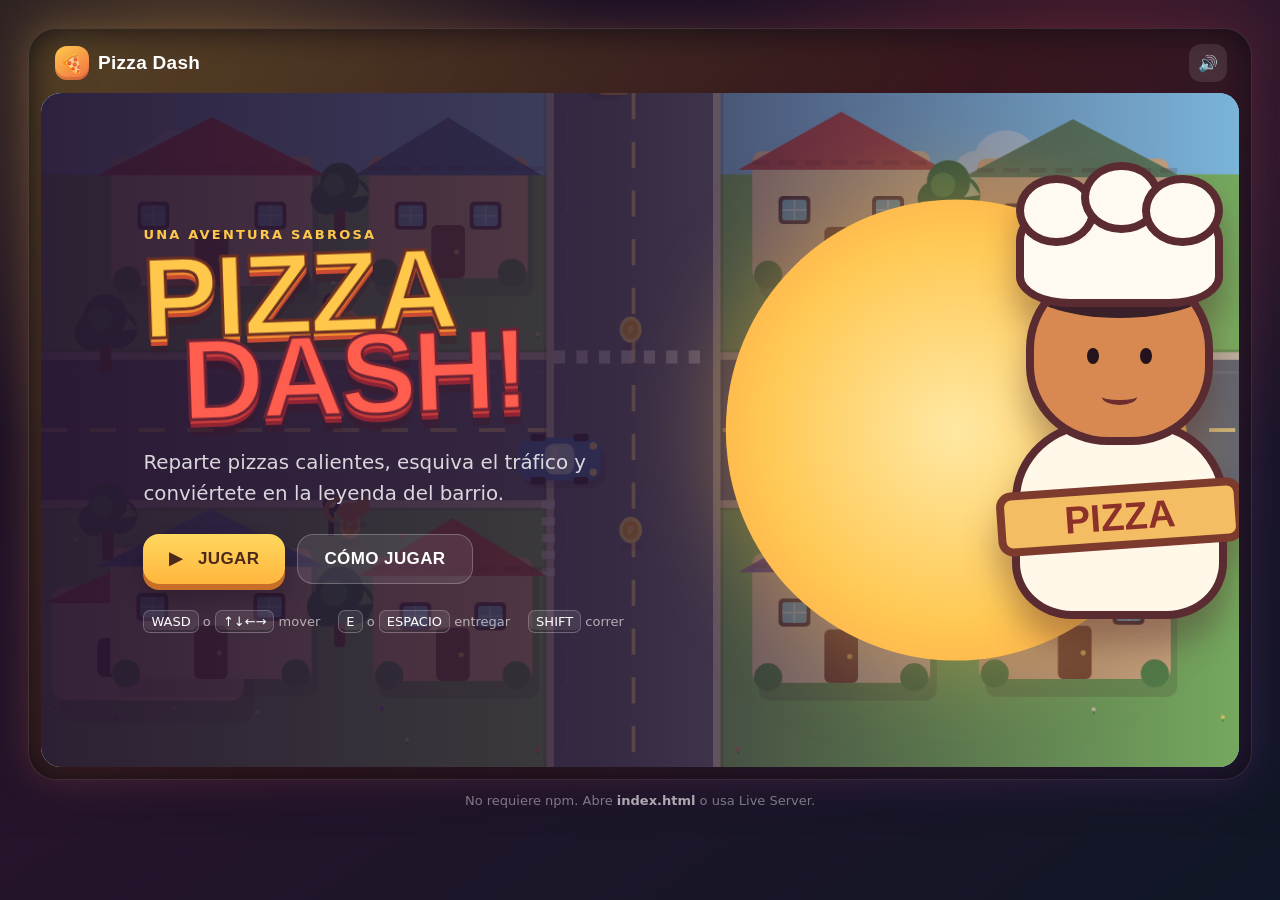
==== index.html @ 0e0d292b "Initial Pizza Dash web game" ====
<!doctype html>
<html lang="es">
<head>
  <meta charset="utf-8" />
  <meta name="viewport" content="width=device-width, initial-scale=1, viewport-fit=cover" />
  <meta name="theme-color" content="#16111f" />
  <title>Pizza Dash — Aventura de reparto</title>
  <link rel="stylesheet" href="styles.css" />
</head>
<body>
  <main class="page-shell">
    <section class="game-frame" aria-label="Pizza Dash">
      <div class="frame-glow"></div>

      <header class="game-topbar">
        <div class="mini-brand">
          <span class="mini-brand__slice">🍕</span>
          <span>Pizza Dash</span>
        </div>
        <div class="topbar-actions">
          <button id="soundBtn" class="icon-button" type="button" aria-label="Activar o desactivar sonido">🔊</button>
          <button id="pauseBtn" class="icon-button hidden" type="button" aria-label="Pausar">Ⅱ</button>
        </div>
      </header>

      <div class="canvas-wrap">
        <canvas id="gameCanvas" width="1280" height="720" aria-label="Juego Pizza Dash"></canvas>

        <section id="hud" class="hud hidden" aria-live="polite">
          <div class="hud-group">
            <div class="hud-pill hud-pill--level">
              <span class="hud-label">NIVEL</span>
              <strong id="hudLevel">1</strong>
            </div>
            <div class="hud-pill">
              <span class="hud-icon">⏱</span>
              <strong id="hudTime">01:30</strong>
            </div>
          </div>

          <div class="hud-center">
            <div class="mission-card">
              <span id="missionText">Entrega la pizza</span>
              <div class="mission-progress">
                <span id="missionProgress"></span>
              </div>
            </div>
          </div>

          <div class="hud-group hud-group--right">
            <div class="hud-pill">
              <span class="hud-icon">🍕</span>
              <strong id="hudDeliveries">0/3</strong>
            </div>
            <div class="hud-pill">
              <span class="hud-icon">🪙</span>
              <strong id="hudScore">0</strong>
            </div>
            <div class="hud-pill hud-pill--hearts" id="hudHearts" aria-label="Vidas">♥ ♥ ♥</div>
          </div>
        </section>

        <section id="menuScreen" class="overlay-screen overlay-screen--menu">
          <div class="menu-hero">
            <div class="eyebrow">UNA AVENTURA SABROSA</div>
            <h1 class="logo-title">
              <span class="logo-title__pizza">PIZZA</span>
              <span class="logo-title__dash">DASH!</span>
            </h1>
            <p class="menu-copy">
              Reparte pizzas calientes, esquiva el tráfico y conviértete en la leyenda del barrio.
            </p>
            <div class="menu-actions">
              <button id="playBtn" class="primary-button" type="button">
                <span class="button-icon">▶</span>
                JUGAR
              </button>
              <button id="howBtn" class="secondary-button" type="button">CÓMO JUGAR</button>
            </div>
            <div class="controls-hint">
              <span><kbd>WASD</kbd> o <kbd>↑↓←→</kbd> mover</span>
              <span><kbd>E</kbd> o <kbd>ESPACIO</kbd> entregar</span>
              <span><kbd>SHIFT</kbd> correr</span>
            </div>
          </div>

          <div class="menu-character" aria-hidden="true">
            <div class="character-sun"></div>
            <div class="character-card">
              <div class="character-art">
                <div class="chef-hat">
                  <span></span><span></span><span></span>
                </div>
                <div class="chef-head">
                  <div class="chef-hair"></div>
                  <div class="chef-eye chef-eye--left"></div>
                  <div class="chef-eye chef-eye--right"></div>
                  <div class="chef-smile"></div>
                </div>
                <div class="chef-body">
                  <div class="chef-scarf"></div>
                  <div class="pizza-box-art">
                    <span>PIZZA</span>
                  </div>
                </div>
              </div>
              <div class="character-shadow"></div>
            </div>
          </div>
        </section>

        <section id="levelScreen" class="overlay-screen hidden">
          <div class="panel panel--wide">
            <div class="panel-heading">
              <div>
                <span class="eyebrow">ELIGE TU RUTA</span>
                <h2>Selecciona un nivel</h2>
              </div>
              <button id="backToMenuBtn" class="icon-button icon-button--light" type="button" aria-label="Volver">←</button>
            </div>

            <div class="level-grid">
              <button class="level-card level-card--one" data-level="0" type="button">
                <span class="level-number">01</span>
                <span class="level-scene">
                  <span class="scene-house scene-house--a"></span>
                  <span class="scene-house scene-house--b"></span>
                  <span class="scene-road"></span>
                  <span class="scene-tree scene-tree--a"></span>
                  <span class="scene-tree scene-tree--b"></span>
                </span>
                <span class="level-info">
                  <strong>Barrio Soleado</strong>
                  <small>3 entregas · Tráfico suave</small>
                </span>
                <span class="level-stars" id="stars-0">☆ ☆ ☆</span>
              </button>

              <button class="level-card level-card--two" data-level="1" type="button">
                <span class="level-number">02</span>
                <span class="level-scene">
                  <span class="scene-park"></span>
                  <span class="scene-pond"></span>
                  <span class="scene-tree scene-tree--c"></span>
                  <span class="scene-tree scene-tree--d"></span>
                </span>
                <span class="level-info">
                  <strong>Parque Central</strong>
                  <small>4 entregas · Charcos y gatos</small>
                </span>
                <span class="level-stars" id="stars-1">☆ ☆ ☆</span>
              </button>

              <button class="level-card level-card--three" data-level="2" type="button">
                <span class="level-number">03</span>
                <span class="level-scene">
                  <span class="scene-night-road"></span>
                  <span class="scene-neon scene-neon--a">PIZZA</span>
                  <span class="scene-neon scene-neon--b">CAFÉ</span>
                  <span class="scene-rain"></span>
                </span>
                <span class="level-info">
                  <strong>Ciudad Nocturna</strong>
                  <small>5 entregas · Lluvia y tráfico</small>
                </span>
                <span class="level-stars" id="stars-2">☆ ☆ ☆</span>
              </button>
            </div>
          </div>
        </section>

        <section id="howScreen" class="overlay-screen hidden">
          <div class="panel how-panel">
            <div class="panel-heading">
              <div>
                <span class="eyebrow">APRENDE EN 20 SEGUNDOS</span>
                <h2>Cómo jugar</h2>
              </div>
              <button id="closeHowBtn" class="icon-button icon-button--light" type="button" aria-label="Cerrar">×</button>
            </div>

            <div class="how-grid">
              <article class="how-item">
                <span class="how-number">1</span>
                <div class="how-illustration how-illustration--move">↕ ↔</div>
                <h3>Muévete</h3>
                <p>Usa WASD o las flechas para recorrer el mapa.</p>
              </article>
              <article class="how-item">
                <span class="how-number">2</span>
                <div class="how-illustration how-illustration--target">⌖</div>
                <h3>Sigue el marcador</h3>
                <p>La casa activa tiene una señal amarilla que rebota.</p>
              </article>
              <article class="how-item">
                <span class="how-number">3</span>
                <div class="how-illustration how-illustration--deliver">🍕</div>
                <h3>Entrega</h3>
                <p>Acércate a la puerta y presiona E o Espacio.</p>
              </article>
              <article class="how-item">
                <span class="how-number">4</span>
                <div class="how-illustration how-illustration--avoid">!</div>
                <h3>Evita choques</h3>
                <p>Los carros quitan una vida y algunos segundos.</p>
              </article>
            </div>

            <button id="howPlayBtn" class="primary-button primary-button--small" type="button">ENTENDIDO</button>
          </div>
        </section>

        <section id="pauseScreen" class="overlay-screen hidden">
          <div class="panel result-panel">
            <span class="result-icon">Ⅱ</span>
            <h2>Juego pausado</h2>
            <p>Respira. La pizza seguirá caliente.</p>
            <div class="result-actions">
              <button id="resumeBtn" class="primary-button primary-button--small" type="button">CONTINUAR</button>
              <button id="pauseMenuBtn" class="secondary-button" type="button">MENÚ</button>
            </div>
          </div>
        </section>

        <section id="resultScreen" class="overlay-screen hidden">
          <div class="panel result-panel">
            <span id="resultIcon" class="result-icon">🏆</span>
            <span id="resultEyebrow" class="eyebrow">MISIÓN COMPLETA</span>
            <h2 id="resultTitle">¡Entrega perfecta!</h2>
            <p id="resultMessage">El barrio ya tiene la cena lista.</p>

            <div class="result-stars" id="resultStars">★ ★ ★</div>

            <div class="result-stats">
              <div>
                <span>Tiempo</span>
                <strong id="resultTime">01:02</strong>
              </div>
              <div>
                <span>Puntaje</span>
                <strong id="resultScore">850</strong>
              </div>
              <div>
                <span>Entregas</span>
                <strong id="resultDeliveries">3/3</strong>
              </div>
            </div>

            <div class="result-actions">
              <button id="nextBtn" class="primary-button primary-button--small" type="button">SIGUIENTE NIVEL</button>
              <button id="retryBtn" class="secondary-button" type="button">REPETIR</button>
              <button id="resultMenuBtn" class="secondary-button" type="button">MENÚ</button>
            </div>
          </div>
        </section>

        <div id="toast" class="toast hidden">¡Pizza entregada!</div>

        <div class="mobile-controls" id="mobileControls">
          <div class="dpad">
            <button data-key="ArrowUp" class="dpad-up" aria-label="Arriba">▲</button>
            <button data-key="ArrowLeft" class="dpad-left" aria-label="Izquierda">◀</button>
            <button data-key="ArrowDown" class="dpad-down" aria-label="Abajo">▼</button>
            <button data-key="ArrowRight" class="dpad-right" aria-label="Derecha">▶</button>
          </div>
          <button id="mobileAction" class="mobile-action" aria-label="Entregar pizza">🍕</button>
        </div>
      </div>
    </section>

    <p class="page-note">
      No requiere npm. Abre <strong>index.html</strong> o usa Live Server.
    </p>
  </main>

  <script src="game.js"></script>
</body>
</html>
---- styles.css ----
:root {
  --ink: #24162f;
  --ink-soft: #5e4a68;
  --cream: #fff8e8;
  --paper: #fffdf7;
  --tomato: #ef4b3f;
  --tomato-dark: #b92e32;
  --cheese: #ffc84a;
  --cheese-dark: #f59b2f;
  --basil: #58a75c;
  --purple: #7d4ab5;
  --shadow: 0 26px 70px rgba(36, 22, 47, 0.32);
}

* {
  box-sizing: border-box;
}

html,
body {
  margin: 0;
  min-height: 100%;
  background:
    radial-gradient(circle at 15% 10%, rgba(255, 200, 74, 0.22), transparent 30%),
    radial-gradient(circle at 85% 15%, rgba(239, 75, 63, 0.19), transparent 28%),
    linear-gradient(145deg, #17101f 0%, #25142b 48%, #101726 100%);
  color: var(--ink);
  font-family: "Trebuchet MS", system-ui, -apple-system, BlinkMacSystemFont, "Segoe UI", sans-serif;
  overflow-x: hidden;
}

body::before {
  content: "";
  position: fixed;
  inset: 0;
  pointer-events: none;
  opacity: 0.28;
  background-image:
    linear-gradient(rgba(255,255,255,0.025) 1px, transparent 1px),
    linear-gradient(90deg, rgba(255,255,255,0.025) 1px, transparent 1px);
  background-size: 28px 28px;
}

button,
kbd {
  font: inherit;
}

button {
  cursor: pointer;
}

.hidden {
  display: none !important;
}

.page-shell {
  width: min(1500px, 100%);
  margin: 0 auto;
  padding: 28px;
}

.game-frame {
  position: relative;
  border: 1px solid rgba(255,255,255,0.12);
  border-radius: 28px;
  padding: 12px;
  background: rgba(12, 10, 18, 0.84);
  box-shadow: var(--shadow);
  backdrop-filter: blur(18px);
}

.frame-glow {
  position: absolute;
  inset: -1px;
  z-index: -1;
  border-radius: 28px;
  background: linear-gradient(135deg, rgba(255,196,77,.28), rgba(240,80,69,.16), rgba(125,74,181,.2));
  filter: blur(18px);
}

.game-topbar {
  height: 52px;
  padding: 0 12px 8px 14px;
  color: #fff;
  display: flex;
  align-items: center;
  justify-content: space-between;
}

.mini-brand {
  display: flex;
  align-items: center;
  gap: 9px;
  font-family: "Arial Rounded MT Bold", "Trebuchet MS", sans-serif;
  font-size: 19px;
  font-weight: 800;
  letter-spacing: .3px;
}

.mini-brand__slice {
  display: inline-grid;
  place-items: center;
  width: 34px;
  height: 34px;
  border-radius: 12px;
  background: linear-gradient(145deg, #ffca4e, #ef6d3f);
  box-shadow: inset 0 -3px 0 rgba(99,38,32,.2);
}

.topbar-actions {
  display: flex;
  gap: 8px;
}

.icon-button {
  width: 38px;
  height: 38px;
  border: 0;
  border-radius: 12px;
  color: #fff;
  background: rgba(255,255,255,.1);
  display: grid;
  place-items: center;
  font-weight: 900;
  transition: transform .18s ease, background .18s ease;
}

.icon-button:hover {
  transform: translateY(-2px);
  background: rgba(255,255,255,.18);
}

.icon-button--light {
  color: var(--ink);
  background: #f2e8d7;
}

.canvas-wrap {
  position: relative;
  overflow: hidden;
  width: 100%;
  aspect-ratio: 16 / 9;
  border-radius: 20px;
  background: #8fd7ff;
  isolation: isolate;
}

#gameCanvas {
  width: 100%;
  height: 100%;
  display: block;
  background: #8fd7ff;
}

.overlay-screen {
  position: absolute;
  inset: 0;
  z-index: 15;
  display: grid;
  place-items: center;
  padding: clamp(22px, 4vw, 64px);
  background: rgba(24, 14, 30, 0.48);
  backdrop-filter: blur(5px);
  animation: overlayIn .3s ease both;
}

.overlay-screen--menu {
  grid-template-columns: 1.1fr .9fr;
  gap: 24px;
  background:
    linear-gradient(90deg, rgba(38,19,48,.93) 0%, rgba(38,19,48,.78) 46%, rgba(38,19,48,.18) 100%),
    radial-gradient(circle at 76% 42%, rgba(255,202,74,.38), transparent 25%);
  backdrop-filter: none;
}

@keyframes overlayIn {
  from { opacity: 0; transform: scale(1.01); }
  to { opacity: 1; transform: scale(1); }
}

.menu-hero {
  align-self: center;
  justify-self: start;
  max-width: 660px;
  color: #fff;
  padding-left: clamp(12px, 4vw, 58px);
}

.eyebrow {
  display: block;
  color: var(--cheese);
  font-size: 13px;
  font-weight: 900;
  letter-spacing: 2.2px;
  text-transform: uppercase;
  margin-bottom: 6px;
}

.logo-title {
  display: flex;
  flex-direction: column;
  margin: 0;
  font-family: "Arial Rounded MT Bold", "Trebuchet MS", sans-serif;
  font-weight: 800;
  font-size: clamp(62px, 9vw, 132px);
  line-height: .72;
  letter-spacing: -4px;
  transform: rotate(-2deg);
  filter: drop-shadow(0 8px 0 rgba(61,18,33,.32));
}

.logo-title__pizza {
  color: var(--cheese);
  -webkit-text-stroke: 3px #6b2f23;
  text-shadow:
    0 4px 0 #f18a31,
    0 8px 0 #c84a31;
}

.logo-title__dash {
  padding-left: .32em;
  color: #ff5e4e;
  -webkit-text-stroke: 3px #6b2235;
  text-shadow:
    0 4px 0 #c93b39,
    0 8px 0 #8f2434;
}

.menu-copy {
  max-width: 620px;
  margin: 34px 0 24px;
  color: rgba(255,255,255,.82);
  font-size: clamp(16px, 1.55vw, 23px);
  line-height: 1.55;
}

.menu-actions,
.result-actions {
  display: flex;
  flex-wrap: wrap;
  gap: 12px;
}

.primary-button,
.secondary-button {
  min-height: 50px;
  border-radius: 16px;
  padding: 0 26px;
  font-family: "Arial Rounded MT Bold", "Trebuchet MS", sans-serif;
  font-size: 17px;
  font-weight: 800;
  letter-spacing: .4px;
  transition: transform .16s ease, box-shadow .16s ease, filter .16s ease;
}

.primary-button {
  border: 0;
  color: #4c2919;
  background: linear-gradient(180deg, #ffd85f 0%, #ffb63d 100%);
  box-shadow:
    0 6px 0 #c76e28,
    0 13px 22px rgba(17, 8, 15, .28);
}

.primary-button:hover {
  transform: translateY(-2px);
  filter: brightness(1.04);
}

.primary-button:active {
  transform: translateY(4px);
  box-shadow: 0 2px 0 #c76e28;
}

.primary-button--small {
  min-width: 180px;
}

.secondary-button {
  border: 1px solid rgba(255,255,255,.24);
  color: #fff;
  background: rgba(255,255,255,.09);
}

.secondary-button:hover {
  transform: translateY(-2px);
  background: rgba(255,255,255,.16);
}

.button-icon {
  margin-right: 10px;
}

.controls-hint {
  display: flex;
  flex-wrap: wrap;
  gap: 18px;
  margin-top: 26px;
  color: rgba(255,255,255,.62);
  font-size: 13px;
}

kbd {
  display: inline-block;
  padding: 3px 7px;
  border: 1px solid rgba(255,255,255,.22);
  border-radius: 7px;
  color: #fff;
  background: rgba(255,255,255,.09);
  box-shadow: inset 0 -2px 0 rgba(0,0,0,.24);
}

.menu-character {
  position: relative;
  align-self: stretch;
  min-height: 400px;
}

.character-sun {
  position: absolute;
  width: min(36vw, 480px);
  height: min(36vw, 480px);
  top: 50%;
  left: 50%;
  border-radius: 50%;
  transform: translate(-48%, -50%);
  background:
    radial-gradient(circle, #ffe8a3 0%, #ffc955 58%, #ff9f3d 100%);
  box-shadow: 0 0 100px rgba(255,190,64,.38);
}

.character-card {
  position: absolute;
  inset: 0;
  display: grid;
  place-items: center;
  animation: hoverCharacter 3.2s ease-in-out infinite;
}

@keyframes hoverCharacter {
  0%,100% { transform: translateY(4px) rotate(-1deg); }
  50% { transform: translateY(-9px) rotate(1deg); }
}

.character-art {
  position: relative;
  width: clamp(220px, 27vw, 430px);
  height: clamp(300px, 40vw, 580px);
  filter: drop-shadow(0 25px 16px rgba(62,24,34,.34));
}

.chef-hat {
  position: absolute;
  left: 20%;
  top: 3%;
  width: 60%;
  height: 23%;
  border-radius: 44% 44% 26% 26%;
  background: #fffaf0;
  border: 8px solid #5b2b32;
  z-index: 4;
}

.chef-hat span {
  position: absolute;
  top: -22%;
  width: 42%;
  height: 70%;
  border-radius: 50%;
  background: #fffaf0;
  border: 8px solid #5b2b32;
}

.chef-hat span:nth-child(1) { left: -4%; }
.chef-hat span:nth-child(2) { left: 30%; top: -35%; }
.chef-hat span:nth-child(3) { right: -4%; }

.chef-head {
  position: absolute;
  left: 23%;
  top: 18%;
  width: 54%;
  height: 35%;
  border-radius: 46% 46% 44% 44%;
  background: #d88952;
  border: 8px solid #5b2b32;
  z-index: 3;
  overflow: hidden;
}

.chef-hair {
  position: absolute;
  left: -8%;
  right: -8%;
  top: -18%;
  height: 45%;
  border-radius: 50%;
  background: #3a2028;
}

.chef-eye {
  position: absolute;
  top: 45%;
  width: 7%;
  height: 10%;
  border-radius: 50%;
  background: #24131d;
}

.chef-eye--left { left: 31%; }
.chef-eye--right { right: 31%; }

.chef-smile {
  position: absolute;
  left: 40%;
  bottom: 20%;
  width: 20%;
  height: 10%;
  border-bottom: 5px solid #6d2c2d;
  border-radius: 50%;
}

.chef-body {
  position: absolute;
  left: 19%;
  top: 48%;
  width: 62%;
  height: 39%;
  border-radius: 40% 40% 28% 28%;
  background: #fff7e7;
  border: 8px solid #5b2b32;
}

.chef-scarf {
  position: absolute;
  left: 34%;
  top: -4%;
  width: 32%;
  height: 13%;
  border-radius: 12px;
  background: #e9453a;
}

.pizza-box-art {
  position: absolute;
  left: -12%;
  top: 31%;
  width: 124%;
  height: 35%;
  display: grid;
  place-items: center;
  border-radius: 15px;
  color: #8b3129;
  font-family: "Arial Rounded MT Bold", "Trebuchet MS", sans-serif;
  font-size: clamp(24px, 3vw, 48px);
  font-weight: 900;
  background: #f5bd63;
  border: 8px solid #7d3b2e;
  transform: rotate(-4deg);
}

.character-shadow {
  position: absolute;
  bottom: 7%;
  width: 56%;
  height: 8%;
  border-radius: 50%;
  background: rgba(61,23,31,.34);
  filter: blur(8px);
}

.panel {
  width: min(820px, 96%);
  padding: clamp(24px, 4vw, 46px);
  border-radius: 26px;
  background: rgba(255, 250, 239, .97);
  box-shadow: 0 30px 80px rgba(30,13,35,.33);
  border: 1px solid rgba(90,53,45,.11);
}

.panel--wide {
  width: min(1160px, 98%);
}

.panel-heading {
  display: flex;
  align-items: center;
  justify-content: space-between;
  gap: 18px;
  margin-bottom: 28px;
}

.panel-heading h2,
.result-panel h2 {
  margin: 0;
  font-family: "Arial Rounded MT Bold", "Trebuchet MS", sans-serif;
  color: var(--ink);
  font-size: clamp(30px, 4vw, 52px);
  line-height: 1;
}

.panel .eyebrow {
  color: var(--tomato);
}

.level-grid {
  display: grid;
  grid-template-columns: repeat(3, 1fr);
  gap: 18px;
}

.level-card {
  position: relative;
  min-height: 330px;
  padding: 0;
  overflow: hidden;
  border: 0;
  border-radius: 22px;
  text-align: left;
  color: #fff;
  background: #98cf78;
  box-shadow: 0 10px 24px rgba(61,34,39,.15);
  transition: transform .2s ease, box-shadow .2s ease;
}

.level-card:hover {
  transform: translateY(-8px);
  box-shadow: 0 18px 34px rgba(61,34,39,.24);
}

.level-card--two { background: #6ab879; }
.level-card--three { background: #282b68; }

.level-number {
  position: absolute;
  z-index: 3;
  top: 14px;
  left: 16px;
  width: 46px;
  height: 46px;
  display: grid;
  place-items: center;
  border-radius: 14px;
  color: var(--ink);
  font-family: "Arial Rounded MT Bold", "Trebuchet MS", sans-serif;
  font-weight: 900;
  background: var(--cheese);
  box-shadow: 0 5px 0 rgba(87,48,25,.25);
}

.level-scene {
  position: relative;
  display: block;
  height: 225px;
  overflow: hidden;
  background:
    linear-gradient(#84d7ff 0 42%, #96d778 42% 100%);
}

.level-card--two .level-scene {
  background:
    radial-gradient(circle at 60% 55%, #5ba9c4 0 12%, transparent 13%),
    linear-gradient(#8fd9ff 0 35%, #78c56d 35% 100%);
}

.level-card--three .level-scene {
  background:
    radial-gradient(circle at 70% 18%, rgba(255,240,169,.72) 0 7%, transparent 8%),
    linear-gradient(#1c245a 0 45%, #24284e 45% 100%);
}

.scene-road,
.scene-night-road {
  position: absolute;
  left: -10%;
  bottom: 20px;
  width: 120%;
  height: 82px;
  transform: rotate(-8deg);
  background: #667080;
  border-top: 10px solid #d9cbb5;
  border-bottom: 10px solid #d9cbb5;
}

.scene-night-road {
  background: #383e59;
  box-shadow: inset 0 0 25px rgba(90,150,255,.18);
}

.scene-road::after,
.scene-night-road::after {
  content: "";
  position: absolute;
  left: 0;
  right: 0;
  top: 50%;
  height: 4px;
  background: repeating-linear-gradient(90deg, #f9dd7a 0 22px, transparent 22px 42px);
}

.scene-house {
  position: absolute;
  width: 88px;
  height: 74px;
  bottom: 92px;
  border-radius: 8px;
  background: #fff3da;
  box-shadow: inset 0 -8px 0 #e8c99a;
}

.scene-house::before {
  content: "";
  position: absolute;
  left: -10px;
  right: -10px;
  top: -38px;
  height: 48px;
  clip-path: polygon(50% 0, 100% 100%, 0 100%);
  background: #d64d3f;
}

.scene-house--a { left: 36px; }
.scene-house--b { right: 34px; transform: scale(.86); }

.scene-tree {
  position: absolute;
  width: 46px;
  height: 46px;
  border-radius: 50%;
  background: #3f9353;
  box-shadow: -18px 10px 0 #51a95f, 15px 12px 0 #2f7d45;
}

.scene-tree::after {
  content: "";
  position: absolute;
  left: 20px;
  top: 38px;
  width: 8px;
  height: 48px;
  background: #7f5233;
}

.scene-tree--a { left: 10px; top: 60px; }
.scene-tree--b { right: 16px; top: 42px; }
.scene-tree--c { left: 20px; top: 54px; }
.scene-tree--d { right: 20px; top: 35px; }

.scene-park {
  position: absolute;
  inset: 46px 36px 20px;
  border-radius: 35%;
  border: 12px solid #dfc89e;
  background: #73c367;
}

.scene-pond {
  position: absolute;
  left: 38%;
  top: 52%;
  width: 34%;
  height: 22%;
  border-radius: 50%;
  background: #69b8d4;
  box-shadow: inset 0 0 0 7px rgba(255,255,255,.2);
}

.scene-neon {
  position: absolute;
  padding: 6px 10px;
  border-radius: 7px;
  font-size: 12px;
  font-weight: 900;
  letter-spacing: 1px;
  background: rgba(17,16,39,.7);
}

.scene-neon--a {
  left: 22px;
  top: 56px;
  color: #ff6b8a;
  border: 2px solid #ff4f75;
  box-shadow: 0 0 15px #ff4f75;
}

.scene-neon--b {
  right: 22px;
  top: 88px;
  color: #78d9ff;
  border: 2px solid #55c9ff;
  box-shadow: 0 0 15px #55c9ff;
}

.scene-rain {
  position: absolute;
  inset: 0;
  opacity: .5;
  background-image: repeating-linear-gradient(110deg, transparent 0 17px, rgba(190,220,255,.6) 18px 20px, transparent 21px 38px);
}

.level-info {
  display: block;
  padding: 20px 18px 6px;
}

.level-info strong {
  display: block;
  font-family: "Arial Rounded MT Bold", "Trebuchet MS", sans-serif;
  font-size: 23px;
  line-height: 1;
}

.level-info small {
  display: block;
  margin-top: 7px;
  color: rgba(255,255,255,.76);
  font-size: 13px;
}

.level-stars {
  display: block;
  padding: 0 18px 18px;
  color: var(--cheese);
  font-size: 22px;
  letter-spacing: 3px;
}

.how-panel {
  width: min(1040px, 98%);
}

.how-grid {
  display: grid;
  grid-template-columns: repeat(4, 1fr);
  gap: 14px;
  margin-bottom: 26px;
}

.how-item {
  position: relative;
  min-height: 230px;
  padding: 22px 18px;
  border-radius: 18px;
  background: #f6eddc;
  text-align: center;
}

.how-number {
  position: absolute;
  top: 12px;
  left: 12px;
  width: 29px;
  height: 29px;
  display: grid;
  place-items: center;
  border-radius: 10px;
  color: #fff;
  font-weight: 900;
  background: var(--tomato);
}

.how-illustration {
  width: 84px;
  height: 84px;
  margin: 8px auto 14px;
  display: grid;
  place-items: center;
  border-radius: 24px;
  color: #fff;
  font-size: 35px;
  font-weight: 900;
  background: linear-gradient(145deg, var(--purple), #4f3a9a);
  box-shadow: 0 10px 0 rgba(68,43,88,.14);
}

.how-illustration--target { background: linear-gradient(145deg, #ffb63d, #ef6d3f); }
.how-illustration--deliver { background: linear-gradient(145deg, #5cad67, #3f8c55); }
.how-illustration--avoid { background: linear-gradient(145deg, #ef4b3f, #b92e32); }

.how-item h3 {
  margin: 0 0 7px;
  font-family: "Arial Rounded MT Bold", "Trebuchet MS", sans-serif;
  font-size: 20px;
}

.how-item p {
  margin: 0;
  color: var(--ink-soft);
  font-size: 14px;
  line-height: 1.45;
}

.result-panel {
  width: min(650px, 95%);
  text-align: center;
}

.result-panel p {
  color: var(--ink-soft);
  font-size: 17px;
}

.result-icon {
  display: block;
  margin-bottom: 8px;
  font-size: 64px;
}

.result-stars {
  margin: 18px 0;
  color: var(--cheese-dark);
  font-size: 44px;
  letter-spacing: 8px;
  text-shadow: 0 4px 0 rgba(133,74,34,.16);
}

.result-stats {
  display: grid;
  grid-template-columns: repeat(3, 1fr);
  gap: 12px;
  margin: 22px 0 26px;
}

.result-stats div {
  padding: 15px 10px;
  border-radius: 16px;
  background: #f3eadb;
}

.result-stats span {
  display: block;
  color: var(--ink-soft);
  font-size: 12px;
  font-weight: 800;
  text-transform: uppercase;
  letter-spacing: .8px;
}

.result-stats strong {
  display: block;
  margin-top: 3px;
  font-family: "Arial Rounded MT Bold", "Trebuchet MS", sans-serif;
  font-size: 23px;
}

.result-panel .secondary-button {
  color: var(--ink);
  border-color: #dbc9b1;
  background: #f3eadb;
}

.hud {
  position: absolute;
  z-index: 10;
  inset: 16px 18px auto;
  display: grid;
  grid-template-columns: 1fr auto 1fr;
  align-items: start;
  gap: 12px;
  pointer-events: none;
}

.hud-group {
  display: flex;
  gap: 8px;
}

.hud-group--right {
  justify-content: flex-end;
}

.hud-pill {
  min-height: 47px;
  padding: 8px 13px;
  display: flex;
  align-items: center;
  gap: 8px;
  border: 2px solid rgba(255,255,255,.65);
  border-radius: 16px;
  color: #fff;
  background: rgba(36,22,47,.83);
  box-shadow: 0 7px 15px rgba(24,11,30,.17);
  backdrop-filter: blur(8px);
}

.hud-pill strong {
  font-size: 17px;
}

.hud-label {
  font-size: 9px;
  font-weight: 900;
  letter-spacing: 1px;
  opacity: .7;
}

.hud-pill--level {
  min-width: 76px;
  flex-direction: column;
  gap: 0;
  justify-content: center;
  line-height: 1;
}

.hud-icon {
  font-size: 19px;
}

.hud-pill--hearts {
  color: #ff6964;
  letter-spacing: 3px;
  font-size: 19px;
}

.hud-center {
  min-width: clamp(240px, 34vw, 430px);
}

.mission-card {
  padding: 8px 13px 10px;
  border: 2px solid rgba(255,255,255,.7);
  border-radius: 16px;
  color: #fff;
  background: rgba(36,22,47,.83);
  text-align: center;
  box-shadow: 0 7px 15px rgba(24,11,30,.17);
}

.mission-card > span {
  display: block;
  margin-bottom: 6px;
  font-size: 13px;
  font-weight: 900;
}

.mission-progress {
  height: 6px;
  overflow: hidden;
  border-radius: 10px;
  background: rgba(255,255,255,.16);
}

.mission-progress span {
  display: block;
  width: 0;
  height: 100%;
  border-radius: inherit;
  background: linear-gradient(90deg, #ffd75e, #ff8e3c);
  transition: width .25s ease;
}

.toast {
  position: absolute;
  z-index: 30;
  left: 50%;
  bottom: 8%;
  transform: translateX(-50%);
  padding: 12px 18px;
  border-radius: 15px;
  color: #fff;
  font-weight: 900;
  background: rgba(36,22,47,.9);
  box-shadow: 0 12px 28px rgba(31,13,37,.28);
  animation: toastIn .25s ease both;
}

@keyframes toastIn {
  from { opacity: 0; transform: translate(-50%, 12px); }
  to { opacity: 1; transform: translate(-50%, 0); }
}

.mobile-controls {
  position: absolute;
  z-index: 12;
  left: 18px;
  right: 18px;
  bottom: 18px;
  display: none;
  justify-content: space-between;
  align-items: end;
  pointer-events: none;
}

.dpad {
  position: relative;
  width: 148px;
  height: 148px;
  pointer-events: auto;
}

.dpad button,
.mobile-action {
  position: absolute;
  width: 48px;
  height: 48px;
  border: 1px solid rgba(255,255,255,.4);
  border-radius: 16px;
  color: #fff;
  background: rgba(36,22,47,.72);
  backdrop-filter: blur(7px);
  font-weight: 900;
}

.dpad-up { left: 50px; top: 0; }
.dpad-left { left: 0; top: 50px; }
.dpad-down { left: 50px; top: 100px; }
.dpad-right { left: 100px; top: 50px; }

.mobile-action {
  position: static;
  width: 76px;
  height: 76px;
  border-radius: 50%;
  font-size: 28px;
  pointer-events: auto;
  background: rgba(232,75,61,.85);
}

.page-note {
  margin: 13px 0 0;
  color: rgba(255,255,255,.52);
  text-align: center;
  font-size: 13px;
}

.page-note strong {
  color: rgba(255,255,255,.78);
}

@media (max-width: 980px) {
  .page-shell {
    padding: 10px;
  }

  .game-frame {
    border-radius: 20px;
    padding: 7px;
  }

  .canvas-wrap {
    border-radius: 15px;
  }

  .overlay-screen--menu {
    grid-template-columns: 1fr;
  }

  .menu-character {
    display: none;
  }

  .menu-hero {
    justify-self: center;
    padding: 0;
    text-align: center;
  }

  .logo-title {
    align-items: center;
  }

  .logo-title__dash {
    padding-left: 0;
  }

  .menu-actions,
  .controls-hint {
    justify-content: center;
  }

  .level-grid,
  .how-grid {
    grid-template-columns: 1fr;
    max-height: 70vh;
    overflow-y: auto;
  }

  .level-card {
    min-height: 250px;
  }

  .hud {
    inset: 8px 8px auto;
    grid-template-columns: 1fr 1fr;
  }

  .hud-center {
    order: 3;
    grid-column: 1 / -1;
    min-width: 0;
  }

  .hud-pill {
    min-height: 39px;
    padding: 5px 9px;
  }

  .hud-pill--level,
  .hud-pill--hearts {
    display: none;
  }
}

@media (hover: none) and (pointer: coarse) {
  .mobile-controls {
    display: flex;
  }
}

@media (max-width: 650px) {
  .game-topbar {
    height: 44px;
  }

  .mini-brand {
    font-size: 15px;
  }

  .mini-brand__slice {
    width: 29px;
    height: 29px;
  }

  .overlay-screen {
    padding: 14px;
  }

  .logo-title {
    font-size: 56px;
  }

  .menu-copy {
    margin: 23px 0 18px;
    font-size: 14px;
  }

  .primary-button,
  .secondary-button {
    min-height: 44px;
    padding: 0 18px;
    font-size: 14px;
  }

  .controls-hint {
    display: none;
  }

  .panel {
    padding: 20px;
    border-radius: 20px;
  }

  .panel-heading {
    margin-bottom: 16px;
  }

  .result-stats {
    grid-template-columns: 1fr;
  }

  .hud-group {
    gap: 4px;
  }

  .hud-pill strong {
    font-size: 13px;
  }

  .hud-pill--hearts {
    display: none;
  }
}
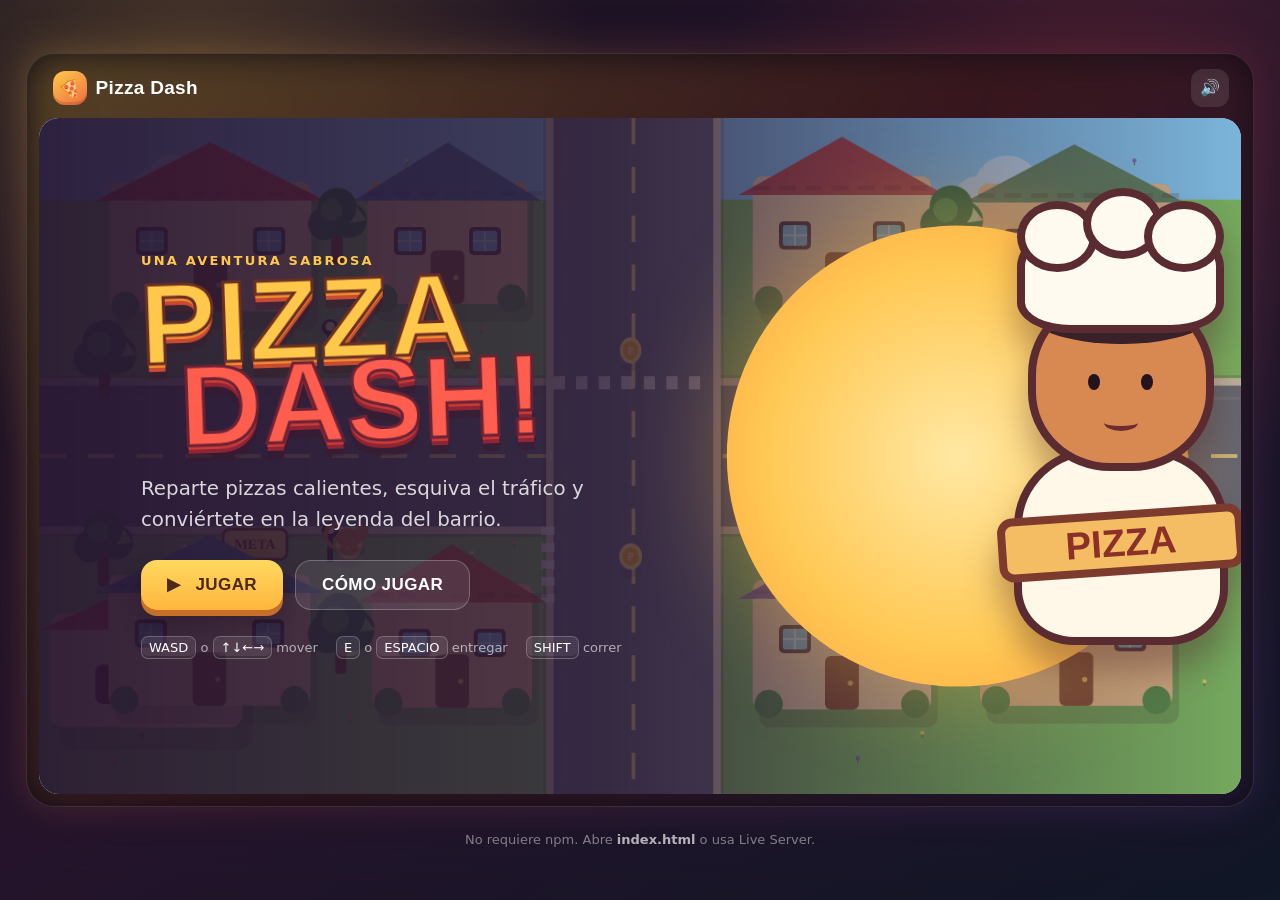
==== commit 11314bd8: "Organize game levels and menu assets" ====
--- a/index.html
+++ b/index.html
@@ -273,6 +273,9 @@
     </p>
   </main>
 
+  <script src="assets/levels/level-1/config.js"></script>
+  <script src="assets/levels/level-2/config.js"></script>
+  <script src="assets/levels/level-3/config.js"></script>
   <script src="game.js"></script>
 </body>
 </html>
--- a/styles.css
+++ b/styles.css
@@ -29,6 +29,15 @@
   overflow-x: hidden;
 }
 
+html {
+  height: 100%;
+}
+
+body {
+  min-height: 100dvh;
+  width: 100%;
+}
+
 body::before {
   content: "";
   position: fixed;
@@ -57,7 +66,11 @@
 .page-shell {
   width: min(1500px, 100%);
   margin: 0 auto;
-  padding: 28px;
+  min-height: 100dvh;
+  padding: clamp(8px, 2vw, 28px);
+  display: grid;
+  align-content: center;
+  gap: 12px;
 }
 
 .game-frame {
@@ -140,10 +153,12 @@
   position: relative;
   overflow: hidden;
   width: 100%;
+  max-height: calc(100dvh - 118px);
   aspect-ratio: 16 / 9;
   border-radius: 20px;
   background: #8fd7ff;
   isolation: isolate;
+  touch-action: none;
 }
 
 #gameCanvas {
@@ -151,6 +166,7 @@
   height: 100%;
   display: block;
   background: #8fd7ff;
+  object-fit: contain;
 }
 
 .overlay-screen {
@@ -205,7 +221,7 @@
   font-weight: 800;
   font-size: clamp(62px, 9vw, 132px);
   line-height: .72;
-  letter-spacing: -4px;
+  letter-spacing: 0;
   transform: rotate(-2deg);
   filter: drop-shadow(0 8px 0 rgba(61,18,33,.32));
 }
@@ -472,6 +488,8 @@
 
 .panel {
   width: min(820px, 96%);
+  max-height: min(88dvh, 680px);
+  overflow: auto;
   padding: clamp(24px, 4vw, 46px);
   border-radius: 26px;
   background: rgba(255, 250, 239, .97);
@@ -963,6 +981,8 @@
   background: rgba(36,22,47,.9);
   box-shadow: 0 12px 28px rgba(31,13,37,.28);
   animation: toastIn .25s ease both;
+  max-width: min(86%, 560px);
+  text-align: center;
 }
 
 @keyframes toastIn {
@@ -1000,6 +1020,8 @@
   background: rgba(36,22,47,.72);
   backdrop-filter: blur(7px);
   font-weight: 900;
+  touch-action: none;
+  user-select: none;
 }
 
 .dpad-up { left: 50px; top: 0; }
@@ -1040,6 +1062,7 @@
 
   .canvas-wrap {
     border-radius: 15px;
+    max-height: calc(100dvh - 74px);
   }
 
   .overlay-screen--menu {
@@ -1083,6 +1106,7 @@
   .hud {
     inset: 8px 8px auto;
     grid-template-columns: 1fr 1fr;
+    gap: 7px;
   }
 
   .hud-center {
@@ -1094,6 +1118,7 @@
   .hud-pill {
     min-height: 39px;
     padding: 5px 9px;
+    border-radius: 13px;
   }
 
   .hud-pill--level,
@@ -1102,6 +1127,53 @@
   }
 }
 
+@media (max-height: 720px) and (orientation: landscape) {
+  .page-shell {
+    padding: 4px;
+  }
+
+  .game-topbar {
+    height: 36px;
+    padding-bottom: 4px;
+  }
+
+  .canvas-wrap {
+    max-height: calc(100dvh - 46px);
+  }
+
+  .page-note {
+    display: none;
+  }
+
+  .overlay-screen {
+    padding: 10px;
+  }
+
+  .panel {
+    max-height: 92dvh;
+    padding: 18px;
+  }
+
+  .level-card {
+    min-height: 224px;
+  }
+
+  .level-scene {
+    height: 150px;
+  }
+
+  .how-item {
+    min-height: 170px;
+    padding: 18px 12px;
+  }
+
+  .how-illustration {
+    width: 58px;
+    height: 58px;
+    font-size: 26px;
+  }
+}
+
 @media (hover: none) and (pointer: coarse) {
   .mobile-controls {
     display: flex;
@@ -1109,36 +1181,145 @@
 }
 
 @media (max-width: 650px) {
+  html,
+  body {
+    width: 100%;
+    min-height: 100dvh;
+    overflow: hidden;
+  }
+
+  body::before,
+  .frame-glow,
+  .page-note {
+    display: none;
+  }
+
+  .page-shell {
+    width: 100dvw;
+    min-height: 100dvh;
+    padding: env(safe-area-inset-top) 0 env(safe-area-inset-bottom);
+    display: block;
+  }
+
+  .game-frame {
+    width: 100dvw;
+    height: calc(100dvh - env(safe-area-inset-top) - env(safe-area-inset-bottom));
+    padding: 0;
+    border: 0;
+    border-radius: 0;
+    background: #120f1b;
+    box-shadow: none;
+  }
+
   .game-topbar {
-    height: 44px;
-  }
-
+    position: absolute;
+    z-index: 24;
+    top: max(6px, env(safe-area-inset-top));
+    left: 8px;
+    right: 8px;
+    height: 34px;
+    padding: 0;
+    background: transparent;
+    pointer-events: none;
+  }
+
+  .topbar-actions,
   .mini-brand {
-    font-size: 15px;
+    pointer-events: auto;
+    border-radius: 12px;
+    background: rgba(18,15,27,.68);
+    backdrop-filter: blur(8px);
+  }
+
+  .mini-brand {
+    padding: 3px 8px 3px 3px;
+  }
+
+  .mini-brand {
+    font-size: 13px;
   }
 
   .mini-brand__slice {
-    width: 29px;
-    height: 29px;
+    width: 28px;
+    height: 28px;
+    border-radius: 9px;
+  }
+
+  .icon-button {
+    width: 32px;
+    height: 32px;
+    border-radius: 10px;
+  }
+
+  .canvas-wrap {
+    width: 100dvw;
+    height: calc(100dvh - env(safe-area-inset-top) - env(safe-area-inset-bottom));
+    max-height: none;
+    aspect-ratio: auto;
+    border-radius: 0;
+    display: grid;
+    place-items: center;
+  }
+
+  #gameCanvas {
+    width: 100%;
+    height: auto;
+    max-width: 100%;
+    max-height: 100%;
+    object-fit: contain;
+    background: #16111f;
   }
 
   .overlay-screen {
-    padding: 14px;
+    padding: max(48px, env(safe-area-inset-top)) 10px max(14px, env(safe-area-inset-bottom));
+    overflow: hidden;
+  }
+
+  .overlay-screen--menu {
+    place-items: center;
+    background:
+      linear-gradient(180deg, rgba(38,19,48,.9), rgba(38,19,48,.72)),
+      radial-gradient(circle at 50% 34%, rgba(255,202,74,.25), transparent 36%);
+  }
+
+  .menu-hero {
+    width: min(100%, 390px);
+    max-width: 390px;
+    padding: 0 8px;
+    align-self: center;
+  }
+
+  .eyebrow {
+    font-size: 10px;
+    letter-spacing: 1.4px;
+    white-space: normal;
   }
 
   .logo-title {
-    font-size: 56px;
+    font-size: clamp(34px, 16vw, 62px);
+    line-height: .84;
+    letter-spacing: 0;
+    max-width: 100%;
+    overflow-wrap: anywhere;
+    filter: drop-shadow(0 5px 0 rgba(61,18,33,.32));
+  }
+
+  .logo-title__pizza,
+  .logo-title__dash {
+    -webkit-text-stroke-width: 2px;
   }
 
   .menu-copy {
-    margin: 23px 0 18px;
-    font-size: 14px;
+    max-width: 34ch;
+    margin: 14px auto 14px;
+    font-size: clamp(13px, 4vw, 16px);
+    line-height: 1.38;
   }
 
   .primary-button,
   .secondary-button {
-    min-height: 44px;
-    padding: 0 18px;
+    min-height: 42px;
+    padding: 0 14px;
     font-size: 14px;
   }
 
@@ -1147,10 +1328,17 @@
   }
 
   .panel {
+    width: min(94dvw, 420px);
+    max-height: calc(100dvh - 76px - env(safe-area-inset-top) - env(safe-area-inset-bottom));
     padding: 20px;
     border-radius: 20px;
   }
 
+  .panel-heading h2,
+  .result-panel h2 {
+    font-size: clamp(26px, 9vw, 38px);
+  }
+
   .panel-heading {
     margin-bottom: 16px;
   }
@@ -1161,6 +1349,17 @@
 
   .hud-group {
     gap: 4px;
+    flex-wrap: wrap;
+  }
+
+  .hud {
+    inset: 46px 6px auto;
+  }
+
+  .hud-pill {
+    min-height: 34px;
+    padding: 4px 7px;
+    border-width: 1px;
   }
 
   .hud-pill strong {
@@ -1170,4 +1369,51 @@
   .hud-pill--hearts {
     display: none;
   }
-}
+
+  .mission-card > span {
+    font-size: 12px;
+  }
+
+  .mobile-controls {
+    left: 10px;
+    right: 10px;
+    bottom: max(10px, env(safe-area-inset-bottom));
+  }
+
+  .dpad {
+    width: 118px;
+    height: 118px;
+  }
+
+  .dpad button {
+    width: 40px;
+    height: 40px;
+    border-radius: 14px;
+  }
+
+  .dpad-up { left: 39px; top: 0; }
+  .dpad-left { left: 0; top: 39px; }
+  .dpad-down { left: 39px; top: 78px; }
+  .dpad-right { left: 78px; top: 39px; }
+
+  .mobile-action {
+    width: 60px;
+    height: 60px;
+    font-size: 24px;
+  }
+}
+
+@media (max-width: 650px) and (orientation: landscape) {
+  #gameCanvas {
+    width: auto;
+    height: 100%;
+  }
+
+  .overlay-screen {
+    padding: 8px;
+  }
+
+  .logo-title {
+    font-size: clamp(34px, 12vw, 62px);
+  }
+}
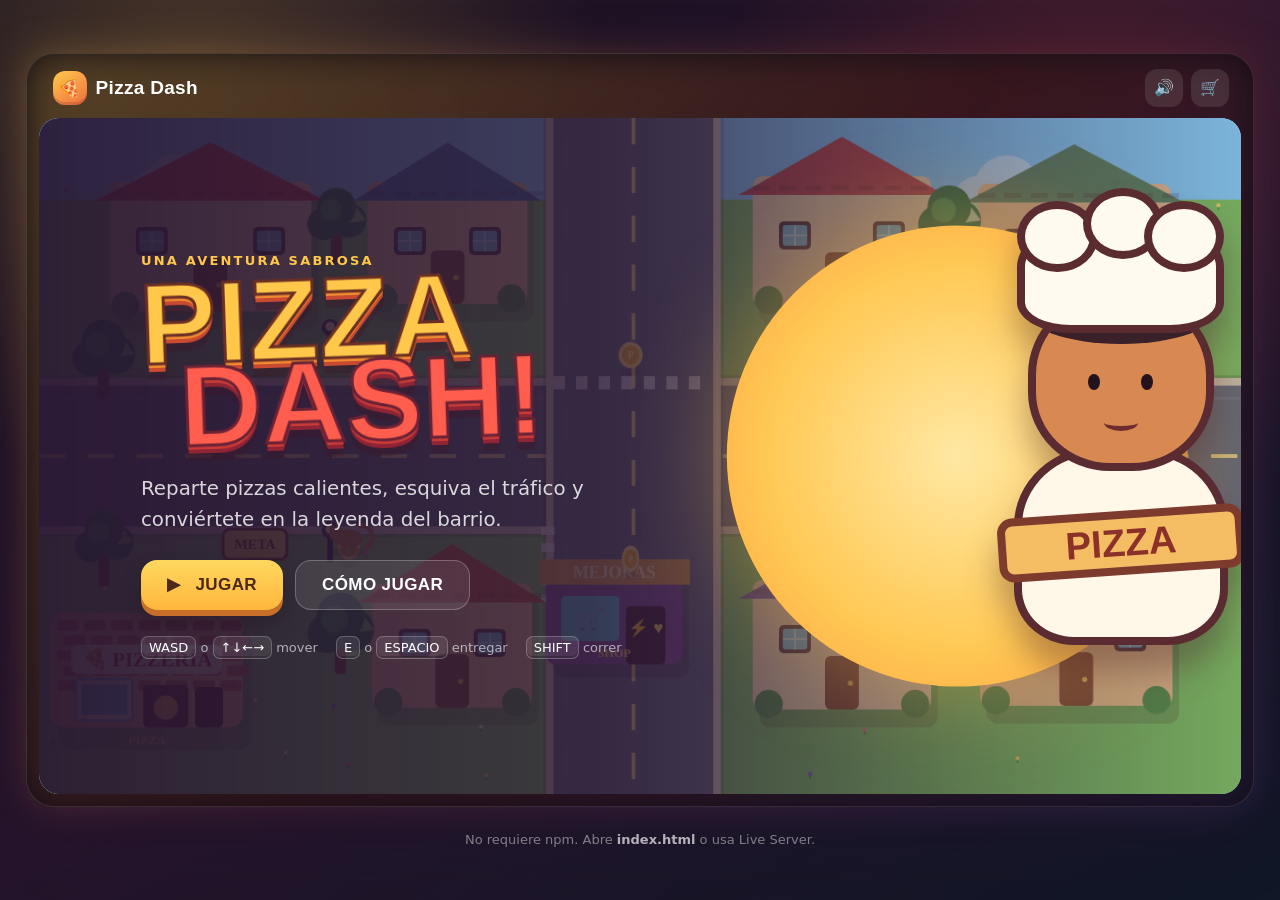
==== commit 5e10d4cd: "Add persistent shop and level transitions" ====
--- a/index.html
+++ b/index.html
@@ -19,6 +19,7 @@
         </div>
         <div class="topbar-actions">
           <button id="soundBtn" class="icon-button" type="button" aria-label="Activar o desactivar sonido">🔊</button>
+          <button id="shopBtn" class="icon-button" type="button" aria-label="Abrir tienda">🛒</button>
           <button id="pauseBtn" class="icon-button hidden" type="button" aria-label="Pausar">Ⅱ</button>
         </div>
       </header>
@@ -222,6 +223,20 @@
           </div>
         </section>
 
+        <section id="shopScreen" class="overlay-screen hidden">
+          <div class="panel shop-panel">
+            <span class="eyebrow">TIENDA DEL BARRIO</span>
+            <h2>Mercado de mejoras</h2>
+            <p>WASD o flechas para elegir · Enter o Espacio para comprar</p>
+            <div class="shop-grid">
+              <button class="shop-card" data-shop-index="0" id="speedUpgradeBtn" type="button"><span class="shop-card-icon">🏃</span><strong>Zapatos turbo</strong><small>Velocidad +25</small><b></b></button>
+              <button class="shop-card" data-shop-index="1" id="capacityUpgradeBtn" type="button"><span class="shop-card-icon">🍕</span><strong>Mochila grande</strong><small>Capacidad +1</small><b></b></button>
+              <button class="shop-card" data-shop-index="2" id="healthUpgradeBtn" type="button"><span class="shop-card-icon">♥</span><strong>Corazón extra</strong><small>Salud +1</small><b></b></button>
+            </div>
+            <button id="closeShopBtn" class="secondary-button" type="button">CERRAR (ESC)</button>
+          </div>
+        </section>
+
         <section id="resultScreen" class="overlay-screen hidden">
           <div class="panel result-panel">
             <span id="resultIcon" class="result-icon">🏆</span>
--- a/styles.css
+++ b/styles.css
@@ -292,6 +292,27 @@
 .primary-button--small {
   min-width: 180px;
 }
+
+.shop-panel {
+  width: min(920px, 100%);
+  text-align: center;
+  color: #fff;
+  background: linear-gradient(145deg, #61372d, #2b1b2d);
+  border: 4px solid #e4a44f;
+  box-shadow: 0 18px 0 rgba(43, 20, 28, .35), inset 0 0 0 3px rgba(255, 224, 137, .16);
+}
+
+.shop-panel h2 { margin: 4px 0 8px; color: #ffd85f; }
+.shop-panel p { margin: 0 0 22px; color: rgba(255,255,255,.75); }
+.shop-grid { display: grid; grid-template-columns: repeat(3, 1fr); gap: 16px; margin-bottom: 22px; }
+.shop-card { min-height: 190px; border: 3px solid rgba(255,216,95,.35); border-radius: 18px; padding: 18px 12px; color: #fff; background: rgba(255,255,255,.1); cursor: pointer; display: grid; place-items: center; gap: 5px; font: inherit; }
+.shop-card.is-selected, .shop-card:hover { border-color: #ffd85f; background: rgba(255,190,63,.2); transform: translateY(-3px); }
+.shop-card:disabled { opacity: .48; }
+.shop-card-icon { font-size: 48px; }
+.shop-card strong { font-size: 18px; }
+.shop-card small { color: rgba(255,255,255,.72); }
+.shop-card b { color: #ffd85f; font-size: 17px; }
+@media (max-width: 700px) { .shop-grid { grid-template-columns: 1fr; } .shop-card { min-height: 105px; } }
 
 .secondary-button {
   border: 1px solid rgba(255,255,255,.24);
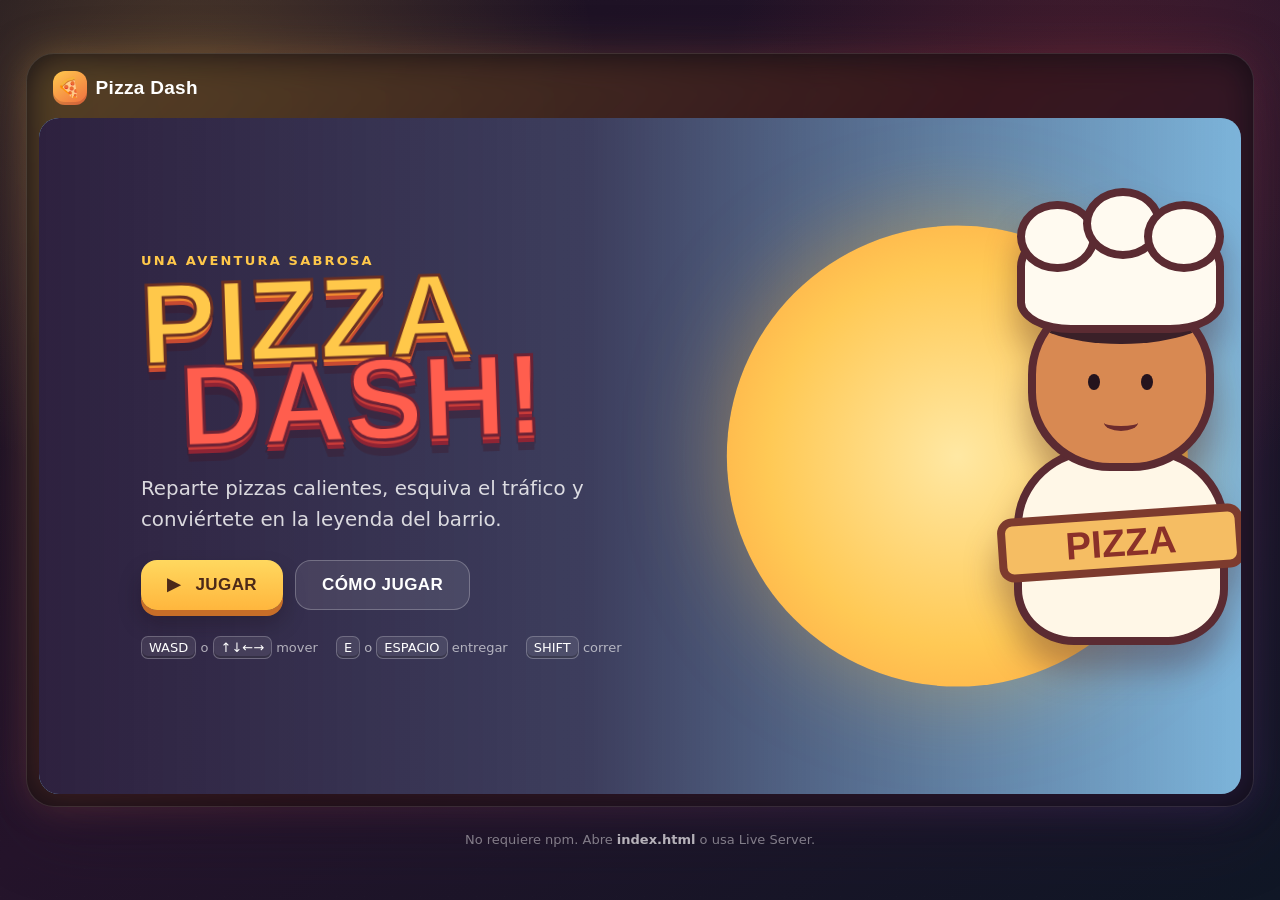
==== commit da201333: "Build level 4 industrial map" ====
--- a/index.html
+++ b/index.html
@@ -5,10 +5,10 @@
   <meta name="viewport" content="width=device-width, initial-scale=1, viewport-fit=cover" />
   <meta name="theme-color" content="#16111f" />
   <title>Pizza Dash — Aventura de reparto</title>
-  <link rel="stylesheet" href="styles.css" />
+  <link rel="stylesheet" href="styles.css?v=industrial-preview-1" />
 </head>
 <body>
-  <main class="page-shell">
+  <main class="page-shell menu-page">
     <section class="game-frame" aria-label="Pizza Dash">
       <div class="frame-glow"></div>
 
@@ -17,50 +17,9 @@
           <span class="mini-brand__slice">🍕</span>
           <span>Pizza Dash</span>
         </div>
-        <div class="topbar-actions">
-          <button id="soundBtn" class="icon-button" type="button" aria-label="Activar o desactivar sonido">🔊</button>
-          <button id="shopBtn" class="icon-button" type="button" aria-label="Abrir tienda">🛒</button>
-          <button id="pauseBtn" class="icon-button hidden" type="button" aria-label="Pausar">Ⅱ</button>
-        </div>
       </header>
 
-      <div class="canvas-wrap">
-        <canvas id="gameCanvas" width="1280" height="720" aria-label="Juego Pizza Dash"></canvas>
-
-        <section id="hud" class="hud hidden" aria-live="polite">
-          <div class="hud-group">
-            <div class="hud-pill hud-pill--level">
-              <span class="hud-label">NIVEL</span>
-              <strong id="hudLevel">1</strong>
-            </div>
-            <div class="hud-pill">
-              <span class="hud-icon">⏱</span>
-              <strong id="hudTime">01:30</strong>
-            </div>
-          </div>
-
-          <div class="hud-center">
-            <div class="mission-card">
-              <span id="missionText">Entrega la pizza</span>
-              <div class="mission-progress">
-                <span id="missionProgress"></span>
-              </div>
-            </div>
-          </div>
-
-          <div class="hud-group hud-group--right">
-            <div class="hud-pill">
-              <span class="hud-icon">🍕</span>
-              <strong id="hudDeliveries">0/3</strong>
-            </div>
-            <div class="hud-pill">
-              <span class="hud-icon">🪙</span>
-              <strong id="hudScore">0</strong>
-            </div>
-            <div class="hud-pill hud-pill--hearts" id="hudHearts" aria-label="Vidas">♥ ♥ ♥</div>
-          </div>
-        </section>
-
+      <div class="canvas-wrap menu-shell">
         <section id="menuScreen" class="overlay-screen overlay-screen--menu">
           <div class="menu-hero">
             <div class="eyebrow">UNA AVENTURA SABROSA</div>
@@ -121,7 +80,7 @@
             </div>
 
             <div class="level-grid">
-              <button class="level-card level-card--one" data-level="0" type="button">
+              <a class="level-card level-card--one" href="assets/levels/level-1/">
                 <span class="level-number">01</span>
                 <span class="level-scene">
                   <span class="scene-house scene-house--a"></span>
@@ -135,9 +94,9 @@
                   <small>3 entregas · Tráfico suave</small>
                 </span>
                 <span class="level-stars" id="stars-0">☆ ☆ ☆</span>
-              </button>
+              </a>
 
-              <button class="level-card level-card--two" data-level="1" type="button">
+              <a class="level-card level-card--two" href="assets/levels/level-2/">
                 <span class="level-number">02</span>
                 <span class="level-scene">
                   <span class="scene-park"></span>
@@ -150,9 +109,9 @@
                   <small>4 entregas · Charcos y gatos</small>
                 </span>
                 <span class="level-stars" id="stars-1">☆ ☆ ☆</span>
-              </button>
+              </a>
 
-              <button class="level-card level-card--three" data-level="2" type="button">
+              <a class="level-card level-card--three" href="assets/levels/level-3/">
                 <span class="level-number">03</span>
                 <span class="level-scene">
                   <span class="scene-night-road"></span>
@@ -165,7 +124,24 @@
                   <small>5 entregas · Lluvia y tráfico</small>
                 </span>
                 <span class="level-stars" id="stars-2">☆ ☆ ☆</span>
-              </button>
+              </a>
+
+              <a class="level-card level-card--four" href="assets/levels/level-4/">
+                <span class="level-number">04</span>
+                <span class="level-scene">
+                  <span class="scene-industrial-sun"></span>
+                  <span class="scene-industrial-building scene-industrial-building--a"></span>
+                  <span class="scene-industrial-building scene-industrial-building--b"></span>
+                  <span class="scene-industrial-road scene-industrial-road--a"></span>
+                  <span class="scene-industrial-road scene-industrial-road--b"></span>
+                  <span class="scene-industrial-road scene-industrial-road--c"></span>
+                </span>
+                <span class="level-info">
+                  <strong>Zona Industrial</strong>
+                  <small>6 entregas · Hora pico</small>
+                </span>
+                <span class="level-stars" id="stars-3">☆ ☆ ☆</span>
+              </a>
             </div>
           </div>
         </section>
@@ -210,76 +186,6 @@
             <button id="howPlayBtn" class="primary-button primary-button--small" type="button">ENTENDIDO</button>
           </div>
         </section>
-
-        <section id="pauseScreen" class="overlay-screen hidden">
-          <div class="panel result-panel">
-            <span class="result-icon">Ⅱ</span>
-            <h2>Juego pausado</h2>
-            <p>Respira. La pizza seguirá caliente.</p>
-            <div class="result-actions">
-              <button id="resumeBtn" class="primary-button primary-button--small" type="button">CONTINUAR</button>
-              <button id="pauseMenuBtn" class="secondary-button" type="button">MENÚ</button>
-            </div>
-          </div>
-        </section>
-
-        <section id="shopScreen" class="overlay-screen hidden">
-          <div class="panel shop-panel">
-            <span class="eyebrow">TIENDA DEL BARRIO</span>
-            <h2>Mercado de mejoras</h2>
-            <p>WASD o flechas para elegir · Enter o Espacio para comprar</p>
-            <div class="shop-grid">
-              <button class="shop-card" data-shop-index="0" id="speedUpgradeBtn" type="button"><span class="shop-card-icon">🏃</span><strong>Zapatos turbo</strong><small>Velocidad +25</small><b></b></button>
-              <button class="shop-card" data-shop-index="1" id="capacityUpgradeBtn" type="button"><span class="shop-card-icon">🍕</span><strong>Mochila grande</strong><small>Capacidad +1</small><b></b></button>
-              <button class="shop-card" data-shop-index="2" id="healthUpgradeBtn" type="button"><span class="shop-card-icon">♥</span><strong>Corazón extra</strong><small>Salud +1</small><b></b></button>
-            </div>
-            <button id="closeShopBtn" class="secondary-button" type="button">CERRAR (ESC)</button>
-          </div>
-        </section>
-
-        <section id="resultScreen" class="overlay-screen hidden">
-          <div class="panel result-panel">
-            <span id="resultIcon" class="result-icon">🏆</span>
-            <span id="resultEyebrow" class="eyebrow">MISIÓN COMPLETA</span>
-            <h2 id="resultTitle">¡Entrega perfecta!</h2>
-            <p id="resultMessage">El barrio ya tiene la cena lista.</p>
-
-            <div class="result-stars" id="resultStars">★ ★ ★</div>
-
-            <div class="result-stats">
-              <div>
-                <span>Tiempo</span>
-                <strong id="resultTime">01:02</strong>
-              </div>
-              <div>
-                <span>Puntaje</span>
-                <strong id="resultScore">850</strong>
-              </div>
-              <div>
-                <span>Entregas</span>
-                <strong id="resultDeliveries">3/3</strong>
-              </div>
-            </div>
-
-            <div class="result-actions">
-              <button id="nextBtn" class="primary-button primary-button--small" type="button">SIGUIENTE NIVEL</button>
-              <button id="retryBtn" class="secondary-button" type="button">REPETIR</button>
-              <button id="resultMenuBtn" class="secondary-button" type="button">MENÚ</button>
-            </div>
-          </div>
-        </section>
-
-        <div id="toast" class="toast hidden">¡Pizza entregada!</div>
-
-        <div class="mobile-controls" id="mobileControls">
-          <div class="dpad">
-            <button data-key="ArrowUp" class="dpad-up" aria-label="Arriba">▲</button>
-            <button data-key="ArrowLeft" class="dpad-left" aria-label="Izquierda">◀</button>
-            <button data-key="ArrowDown" class="dpad-down" aria-label="Abajo">▼</button>
-            <button data-key="ArrowRight" class="dpad-right" aria-label="Derecha">▶</button>
-          </div>
-          <button id="mobileAction" class="mobile-action" aria-label="Entregar pizza">🍕</button>
-        </div>
       </div>
     </section>
 
@@ -288,9 +194,6 @@
     </p>
   </main>
 
-  <script src="assets/levels/level-1/config.js"></script>
-  <script src="assets/levels/level-2/config.js"></script>
-  <script src="assets/levels/level-3/config.js"></script>
-  <script src="game.js"></script>
+  <script src="assets/shared/progress.js"></script>
 </body>
 </html>
--- a/styles.css
+++ b/styles.css
@@ -557,6 +557,7 @@
   border: 0;
   border-radius: 22px;
   text-align: left;
+  text-decoration: none;
   color: #fff;
   background: #98cf78;
   box-shadow: 0 10px 24px rgba(61,34,39,.15);
@@ -609,6 +610,82 @@
     linear-gradient(#1c245a 0 45%, #24284e 45% 100%);
 }
 
+.level-card--four .level-scene {
+  background: linear-gradient(180deg, #f39a62 0%, #f6b36b 42%, #9b6857 43%, #75545a 100%);
+}
+
+.scene-industrial-sun {
+  position: absolute;
+  top: 16px;
+  right: 24px;
+  width: 42px;
+  height: 42px;
+  border-radius: 50%;
+  background: #ffd27a;
+  box-shadow: 0 0 22px rgba(255, 191, 104, .7);
+}
+
+.scene-industrial-building {
+  position: absolute;
+  bottom: 40px;
+  width: 72px;
+  height: 54px;
+  border: 5px solid #764b45;
+  background: #bd7655;
+  box-shadow: inset 0 12px 0 #9b5649;
+}
+
+.scene-industrial-building::after {
+  content: "";
+  position: absolute;
+  inset: 20px 10px 8px;
+  background: repeating-linear-gradient(90deg, #ffd484 0 10px, transparent 10px 18px);
+}
+
+.scene-industrial-building--a { left: 20px; }
+.scene-industrial-building--b { right: 24px; height: 66px; }
+
+.scene-industrial-road {
+  position: absolute;
+  left: 0;
+  width: 100%;
+  height: 9px;
+  background: #4e4751;
+  border-top: 2px solid rgba(255, 221, 130, .8);
+  border-bottom: 2px solid rgba(255, 221, 130, .8);
+  transform: skewY(-8deg);
+}
+
+.scene-industrial-road::after {
+  content: "";
+  position: absolute;
+  left: 8%;
+  right: 8%;
+  top: 2px;
+  border-top: 2px dashed #f9cf69;
+}
+
+.scene-industrial-road--a { bottom: 20px; }
+.scene-industrial-road--b { bottom: 62px; }
+.scene-industrial-road--c {
+  top: 0;
+  left: 47%;
+  width: 9px;
+  height: 100%;
+  transform: none;
+  border: 0;
+}
+
+.scene-industrial-road--c::after {
+  top: 8%;
+  bottom: 8%;
+  left: 3px;
+  right: auto;
+  height: 84%;
+  border-top: 0;
+  border-left: 2px dashed #f9cf69;
+}
+
 .scene-road,
 .scene-night-road {
   position: absolute;
